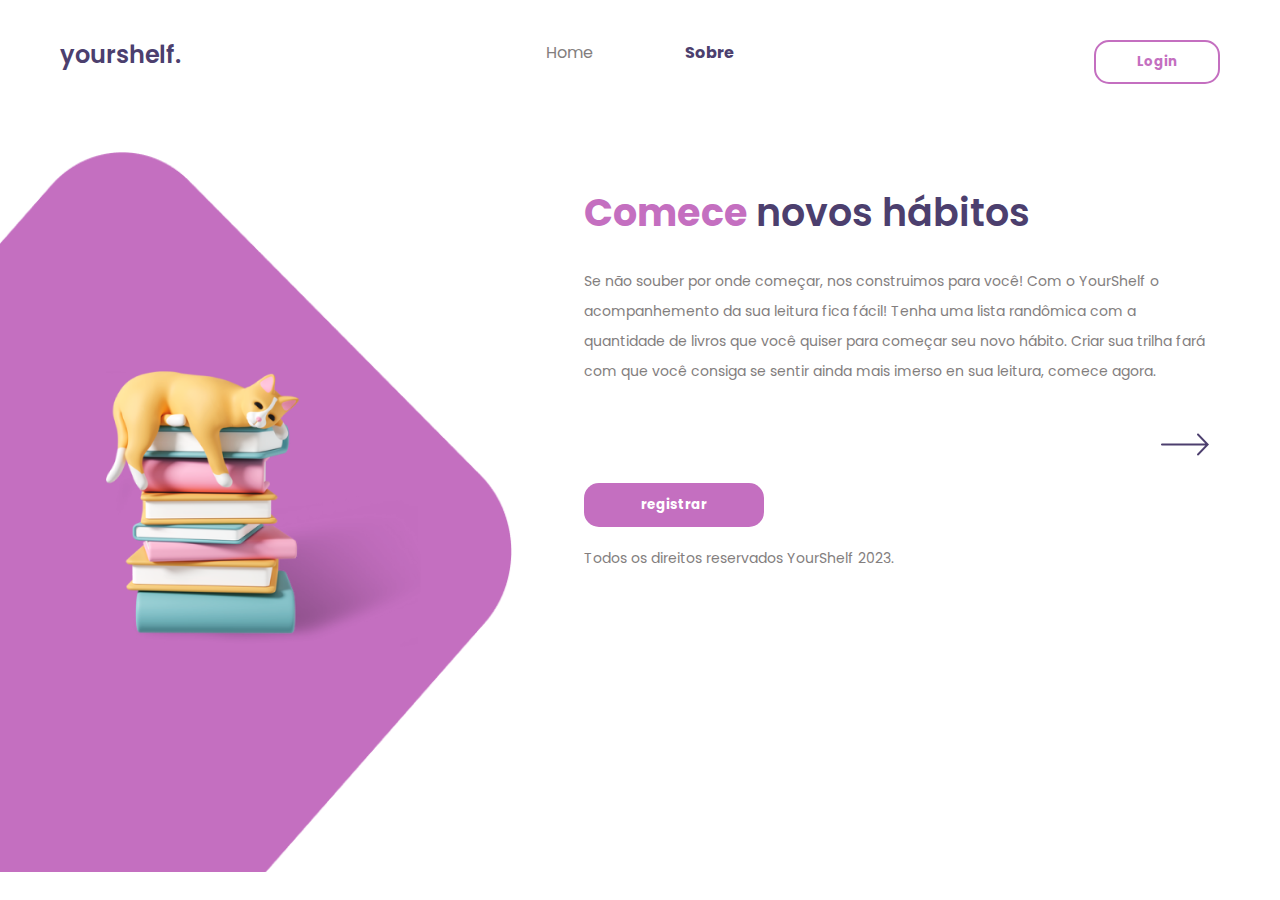
==== YourShelf/about.html @ 5d168c24 "yourshelf front-end" ====
<!DOCTYPE html>
<html lang="en">
<head>
    <meta charset="UTF-8">
    <meta name="viewport" content="width=device-width, initial-scale=1.0">
    <link rel="stylesheet" href="styles/register.css">
    <link rel="stylesheet" href="styles/index.css">
    <link rel="stylesheet" href="styles/about.css">
    <title>Document</title>
</head>
<body>
    <div class="shape">
        <img id="shape" src="images/aboutShape.png" alt="purple shape">
       </div>
       <div class="container">
        <div class="container-menu">
            <div class="menu-logo">
                <span>yourshelf.</span>
            </div>
            <div class="menu-options">
                <li><span>Home</span></li>
                <li><span>Sobre</span></li>
            </div>
            <div class="menu-button">
                <button>Login</button>
            </div>
        </div>
        <div class="container-heading">
            <div class="heading-image">
                <img src="images/cat lying on books.png" alt="cat lying on books.png" id="img">
            </div>
            <div class="heading-text">
                <div class="text">
                    <span id="colored-text">Comece </span>
                    <span class="title"> novos hábitos</span>
                    <p id="text">Se não souber por onde começar, nos construimos para você! Com o YourShelf o acompanhemento da sua leitura fica fácil! Tenha uma lista randômica com a quantidade de livros que você quiser para começar seu novo hábito. Criar sua trilha fará com que você consiga se sentir ainda mais imerso en sua leitura, comece agora.</p>
                    <div class="arrow">
                        <img src="images/Left Arrow.png" alt="left arrow" id="arrow">
                    </div>
                </div>
                <div class="button">
                    <button>registrar</button>
                </div>
                <div class="foot">
                    <p>Todos os direitos reservados YourShelf 2023.</p>
                </div>
            </div>
        </div>
       </div> 

       <script src="script/about.js"></script>
</body>
</html>
---- YourShelf/styles/register.css ----
@import url('https://fonts.googleapis.com/css2?family=Poppins:ital,wght@0,100;0,200;0,300;0,400;1,100;1,200;1,300&display=swap');


* {
    margin: 0;
    padding: 0;
    box-sizing: border-box;
    font-family: 'Poppins', sans-serif;
}

a {
    text-decoration: none;
}

body {
    display: flex;
    width: 100vw;
    height: 100vh;
    justify-content: center;
    align-items: center;
}

.container {
    display: grid;
    grid-template-columns: 50% 50%;
    width: 100%;
    height: 100%;
}

.container-form {
    display: flex;
    flex-direction: column;
    width: 100%;
    padding: 60px  0 0 72px;
}

#warn {
    display: none;
}

.title {
    color: #4C3F6E;
    font-size: 32px;
    font-style: normal;
    font-weight: 600;
    line-height: normal; 
}

#colored-text {
    color: #C46FC0;
}

.form-title p, .foot p, #warn, .text p {
    color: #837E7E;
    font-size: 14px;
    font-style: normal;
    font-weight: 400;
    line-height: 30px; 
    margin-top: 10px;
}

#underlined-text {
    text-decoration-line: underline;
    color: #4C3F6E;
    cursor: pointer;
}

.form {
    display: flex;
    margin-top: 50px;
}

#form {
    display: flex;
    flex-direction: column;
    gap: 2rem;
    width: 85%;
}

.form-input {
    display: flex;
    flex-direction: column;
    width: 100%;
}

.form input {
    flex-shrink: 0; 
    appearance: none;
	border: none;
	outline: none;
    border-bottom: 0.1px solid #e0dcdc;
    color: rgba(131, 126, 126, 0.69);
    font-size: 14px;
    padding-bottom: 10px;
}

input:focus {
    border-bottom: 1px solid #C46FC0;
	background: rgba(#5196A6, .2);
}


.form-input span, .foot span{
    color: rgba(131, 126, 126, 0.69);
    font-size: 14px;
    font-style: normal;
    font-weight: 400;
    line-height: 30px;
    margin-top: 10px; /* 214.286% */ 
}

.form-button button, .button button {
    width: 100%;
    height: 48px;
    flex-shrink: 0; 
    border-radius: 15px;
    background: #C46FC0; 
    border: none;
    color: white;
    font-weight: bold;
    margin-top: 1rem;
    cursor: pointer;
    transition-duration: 1s;
}

.form-button button:hover , .button button:hover{
    transition: cubic-bezier(0.075, 0.82, 0.165, 1);
    background-color: #852f80;
}

.foot  {
    margin-top: 1.5rem;
    font-size: 12px;
}

.container-market {
    display: flex;
    flex-direction: column;
    padding: 40px 71px 0 71px;
    border-radius:  60px 0 0 60px;
    width: 100%;
    background-color: #C46FC0;
}

.market-logo {
    display: flex;
    justify-content: end;
}

.market-logo span {
    color: #FFF;
    font-size: 24px;
    font-style: normal;
    font-weight: 600;
    line-height: 30px;
    cursor: pointer;
}

.market-heading h1 {
    color: #FFF;
    font-size: 42px;
    font-style: normal;
    font-weight: 700;
    line-height: normal; 
    padding-top: 30px;
}

.market-image img{
    width: 110%;
    flex-shrink: 0; 
}
---- YourShelf/styles/index.css ----
body {
    display: flex;
    justify-content: end;
    position: relative;
}

.container {
    display: flex;
    flex-direction: column;
    width: 100%;
    height: 100%;
    position: absolute
}

.container-menu {
    display: grid;
    grid-template-columns: 30% 40% 30%;
    margin: 40px 60px 
}

.menu-logo span {
    color: #4C3F6E;
    font-size: 24px;
    font-style: normal;
    font-weight: 600;
    line-height: 30px;
    cursor: pointer;
}

.menu-options {
    display: flex;
    gap: 20%;
    justify-content: center;
    color: #4C3F6E;
    list-style: none;
    font-weight: bold;
}

.menu-options li, .menu-logo span, .menu-button button {
    cursor: pointer;
}

.menu-options li:nth-child(2) {
    color: #837E7E;
    font-weight: lighter;
}

.menu-button {
    display: flex;
    justify-content: end;
}

.menu-button button{
    width: 126px;
    height: 44px;
    flex-shrink: 0; 
    border-radius: 15px;
    border: 2px solid #C46FC0;
    background: rgba(196, 111, 192, 0.00); 
    color: #C46FC0;
    font-weight: bolder;
    transition-duration: 1s;
}

.menu-button button:hover{
    transition: cubic-bezier(0.075, 0.82, 0.165, 1);
    border: 2px solid  #852f80;
    color:  #852f80;
}

.container-heading {
    display: grid;
    grid-template-columns: 60% 40%;
    height: 100vh;
    margin: 20px 60px;
}

.text span {
    font-size: 52px;
}

.button button {
    margin-top: 2rem;
    width: 180px;
    height: 44px;
    flex-shrink: 0; 
    border-radius: 15px;
    background: #C46FC0; 
    border: none;
    color: #FFF;
    font-weight: bolder;
}

.foot {
    margin-top: 6rem;
}

.heading-image {
    display: flex;
    justify-content: center;
    align-items: center;
}

.heading-image img {
    position: relative;
    width: 100%;
    margin-left: 160px;
    margin-top: 30px;
}

#shape {
    height: 80vh;
    width: 40vw;
    margin-top: 8.2rem;
}
---- YourShelf/styles/about.css ----
body {
    display: flex;
    justify-content: start;
    position: relative;
}

li {
    color: #837E7E;
    font-weight: lighter;
}


.menu-options li:nth-child(2) {
    color: #4C3F6E;
    font-weight: bold;
}

.container-heading {
    display: grid;
    grid-template-columns: 40% 60%;
    height: 100vh;
    margin: 20px 60px;
}

.heading-image img {
    position: relative;
    width: 80%;
    margin-left: 0;
    margin-top: 30px;
    transition: 400ms;
}


.heading-text {
    margin-left: 60px;
    margin-top: 40px;
}

#colored-text {
    font-weight: bold;
}

.text span {
    font-size: 38px;
    transition-duration: 1s;
}

.text p {
    margin-top: 25px;
    transform: translateX(0);
    transition: 300ms;
}

.arrow {
    display: flex;
    width: 100%;
    justify-content: end;
    padding-right: 10px;
    margin-top: 20px;
    cursor: pointer;
}

.button button {
    margin-top: 0rem;
}
.foot {
    margin-top: 1rem;
}
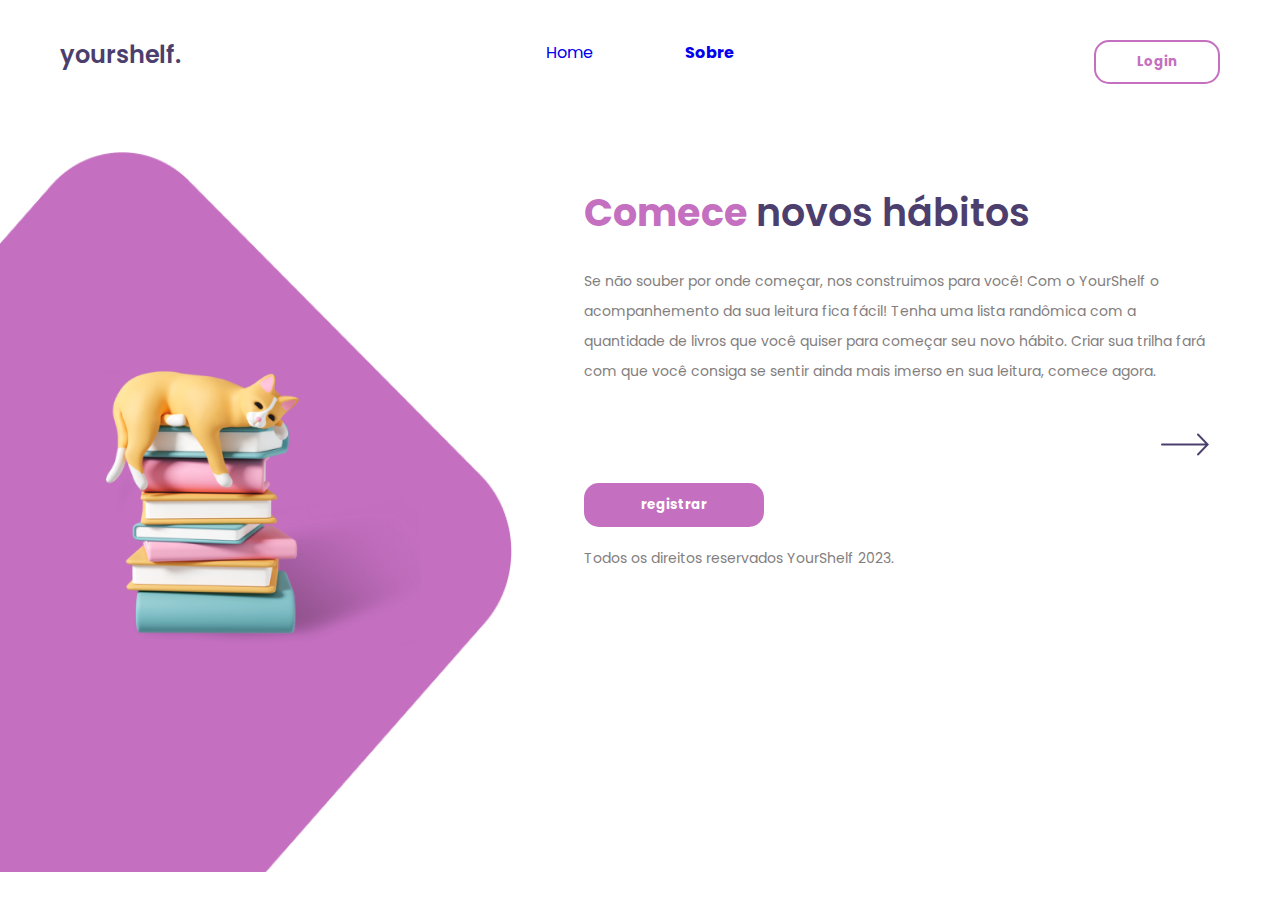
==== commit f2e81007: "codigos novos" ====
--- a/YourShelf/about.html
+++ b/YourShelf/about.html
@@ -18,11 +18,11 @@
                 <span>yourshelf.</span>
             </div>
             <div class="menu-options">
-                <li><span>Home</span></li>
-                <li><span>Sobre</span></li>
+                <li><span><a href="index.html">Home</a></span></li>
+                <li><span><a href="about.html">Sobre</a></span></li>
             </div>
             <div class="menu-button">
-                <button>Login</button>
+                <a href="login.html"><button>Login</button></a>
             </div>
         </div>
         <div class="container-heading">
@@ -39,7 +39,7 @@
                     </div>
                 </div>
                 <div class="button">
-                    <button>registrar</button>
+                    <a href="register.html"><button>registrar</button></a>
                 </div>
                 <div class="foot">
                     <p>Todos os direitos reservados YourShelf 2023.</p>
--- a/YourShelf/styles/register.css
+++ b/YourShelf/styles/register.css
@@ -128,6 +128,11 @@
     background-color: #852f80;
 }
 
+.password_req {
+    display: none;
+    font-size: 10px;
+}
+
 .foot  {
     margin-top: 1.5rem;
     font-size: 12px;
